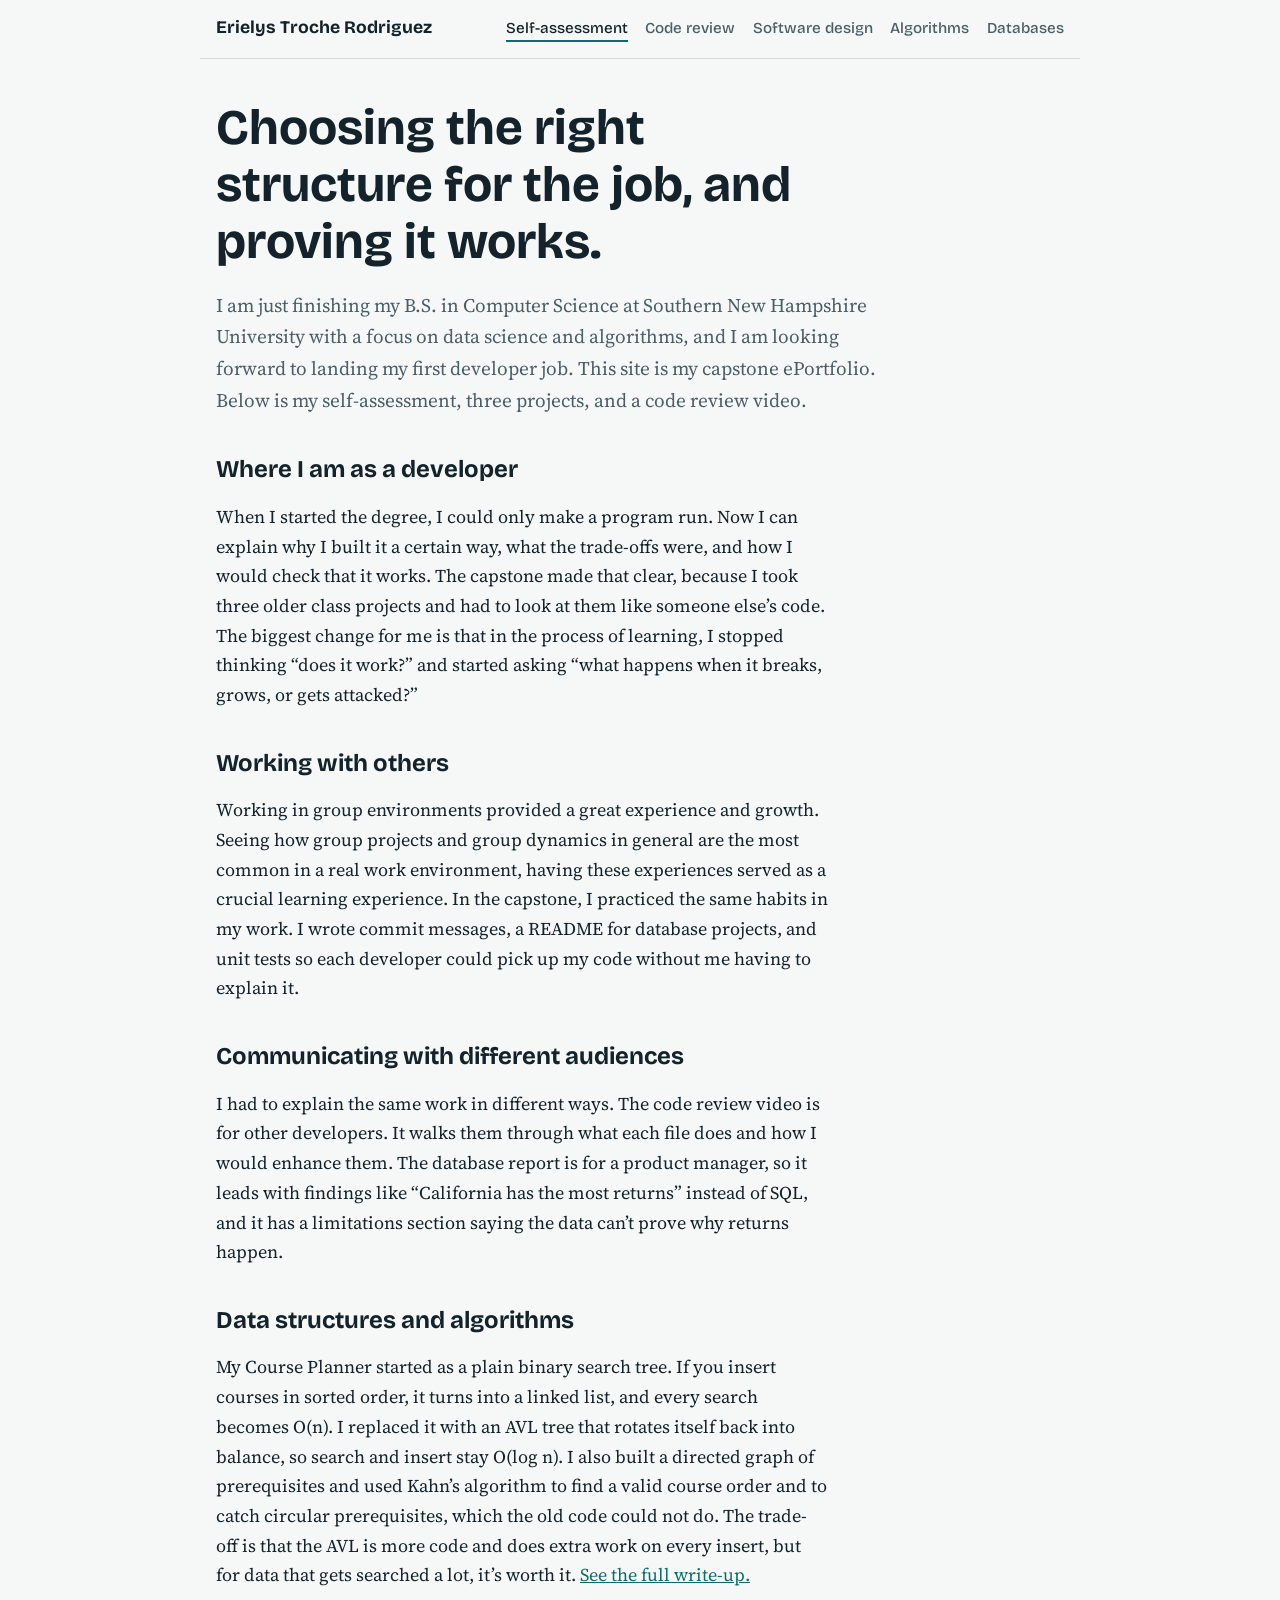
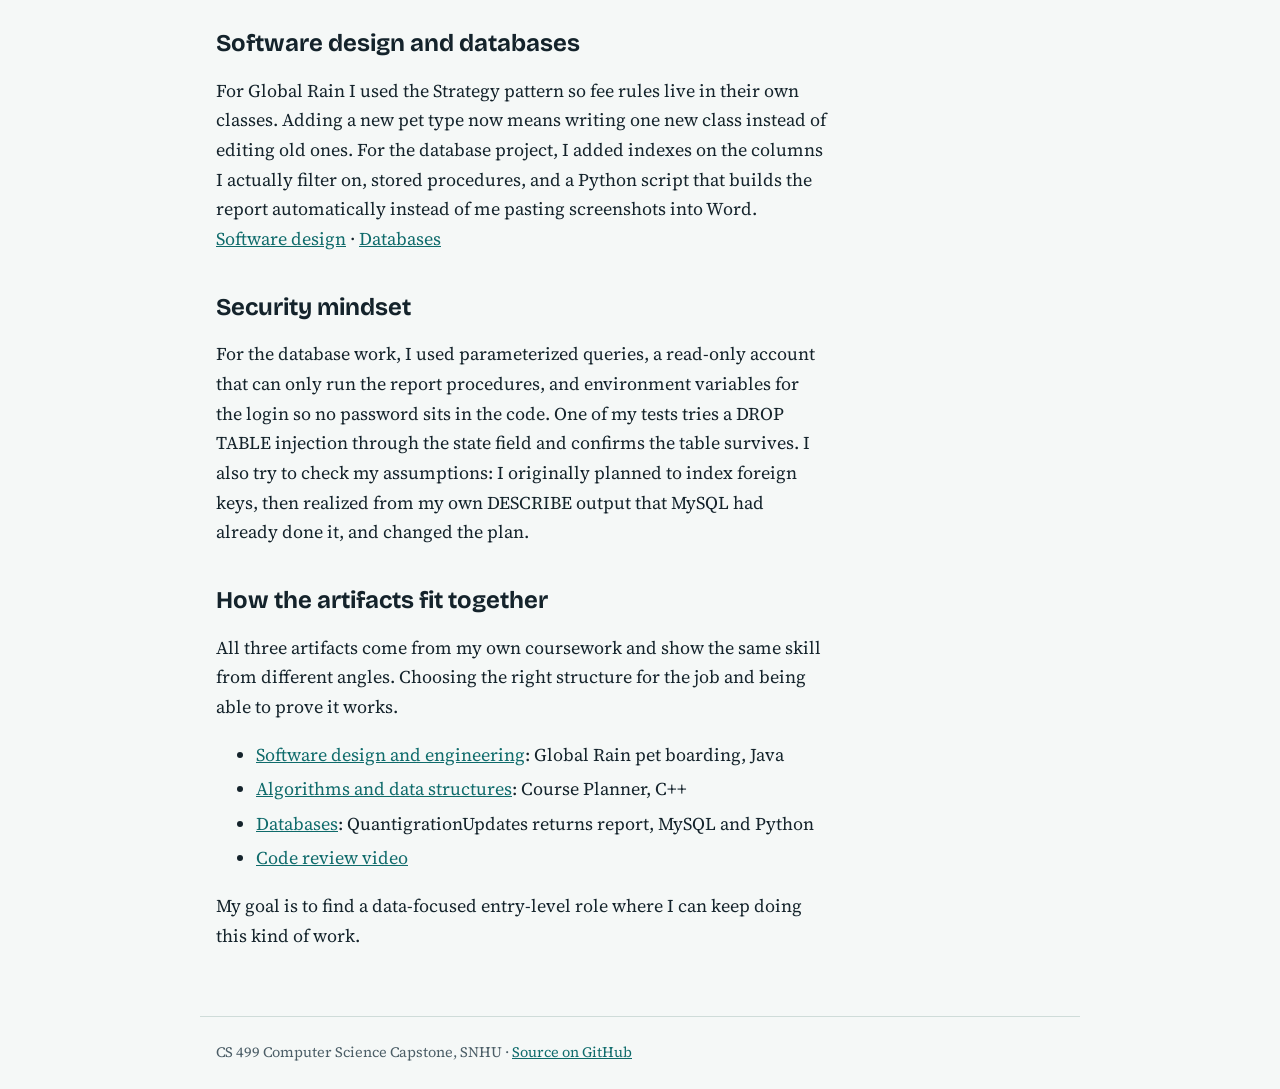
==== index.html @ a36a5869 "Add files via upload" ====
<!doctype html><html lang="en"><head><meta charset="utf-8"><meta name="viewport" content="width=device-width,initial-scale=1">
<title>Professional self-assessment | Erielys Troche Rodriguez</title><meta name="description" content="Professional self-assessment and CS 499 capstone ePortfolio.">
<link rel="preconnect" href="https://fonts.googleapis.com"><link rel="preconnect" href="https://fonts.gstatic.com" crossorigin>
<link href="https://fonts.googleapis.com/css2?family=Bricolage+Grotesque:wght@500;700&family=Source+Serif+4:ital,wght@0,400;0,600;1,400&display=swap" rel="stylesheet">
<link rel="stylesheet" href="style.css"></head><body>
<header><a class="who" href="index.html">Erielys Troche Rodriguez</a><nav aria-label="Main"><a href="index.html" aria-current="page">Self-assessment</a><a href="code-review.html">Code review</a><a href="software.html">Software design</a><a href="algorithms.html">Algorithms</a><a href="databases.html">Databases</a></nav></header>
<main>
<section class="hero"><h1>Choosing the right structure for the job, and proving it works.</h1>
<p class="lead">I am just finishing my B.S. in Computer Science at Southern New Hampshire University with a focus on data science and algorithms, and I am looking forward to landing my first developer job. This site is my capstone ePortfolio. Below is my self-assessment, three projects, and a code review video.</p></section>
<section><h2>Where I am as a developer</h2><p>When I started the degree, I could only make a program run. Now I can explain why I built it a certain way, what the trade-offs were, and how I would check that it works. The capstone made that clear, because I took three older class projects and had to look at them like someone else’s code. The biggest change for me is that in the process of learning, I stopped thinking “does it work?” and started asking “what happens when it breaks, grows, or gets attacked?”</p></section>
<section><h2>Working with others</h2><p>Working in group environments provided a great experience and growth. Seeing how group projects and group dynamics in general are the most common in a real work environment, having these experiences served as a crucial learning experience. In the capstone, I practiced the same habits in my work. I wrote commit messages, a README for database projects, and unit tests so each developer could pick up my code without me having to explain it.</p></section>
<section><h2>Communicating with different audiences</h2><p>I had to explain the same work in different ways. The code review video is for other developers. It walks them through what each file does and how I would enhance them. The database report is for a product manager, so it leads with findings like “California has the most returns” instead of SQL, and it has a limitations section saying the data can’t prove why returns happen.</p></section>
<section><h2>Data structures and algorithms</h2><p>My Course Planner started as a plain binary search tree. If you insert courses in sorted order, it turns into a linked list, and every search becomes O(n). I replaced it with an AVL tree that rotates itself back into balance, so search and insert stay O(log n). I also built a directed graph of prerequisites and used Kahn’s algorithm to find a valid course order and to catch circular prerequisites, which the old code could not do. The trade-off is that the AVL is more code and does extra work on every insert, but for data that gets searched a lot, it’s worth it. <a href="algorithms.html">See the full write-up.</a></p></section>
<section><h2>Software design and databases</h2><p>For Global Rain I used the Strategy pattern so fee rules live in their own classes. Adding a new pet type now means writing one new class instead of editing old ones. For the database project, I added indexes on the columns I actually filter on, stored procedures, and a Python script that builds the report automatically instead of me pasting screenshots into Word. <a href="software.html">Software design</a> &middot; <a href="databases.html">Databases</a></p></section>
<section><h2>Security mindset</h2><p>For the database work, I used parameterized queries, a read-only account that can only run the report procedures, and environment variables for the login so no password sits in the code. One of my tests tries a DROP TABLE injection through the state field and confirms the table survives. I also try to check my assumptions: I originally planned to index foreign keys, then realized from my own DESCRIBE output that MySQL had already done it, and changed the plan.</p></section>
<section><h2>How the artifacts fit together</h2><p>All three artifacts come from my own coursework and show the same skill from different angles. Choosing the right structure for the job and being able to prove it works.</p>
<ul class="links"><li><a href="software.html">Software design and engineering</a>: Global Rain pet boarding, Java</li>
<li><a href="algorithms.html">Algorithms and data structures</a>: Course Planner, C++</li>
<li><a href="databases.html">Databases</a>: QuantigrationUpdates returns report, MySQL and Python</li>
<li><a href="code-review.html">Code review video</a></li></ul>
<p>My goal is to find a data-focused entry-level role where I can keep doing this kind of work.</p></section>
</main>
<footer>CS 499 Computer Science Capstone, SNHU &middot; <a href="https://github.com/erielys-troche/CS499">Source on GitHub</a></footer></body></html>
---- style.css ----
:root{--bg:#f5f8f7;--ink:#14232b;--mute:#4b5d66;--accent:#0f6b6b;--line:#cfdcd9;--code:#e9f0ee;--hl:#ffe08a}
@media(prefers-color-scheme:dark){:root{--bg:#0f1a1f;--ink:#e6efed;--mute:#9fb3ba;--accent:#5cc7c0;--line:#2a3d45;--code:#16262d;--hl:#6b5400}}
*{box-sizing:border-box}
body{margin:0;background:var(--bg);color:var(--ink);font:18px/1.65 "Source Serif 4",Georgia,serif}
header{display:flex;flex-wrap:wrap;gap:.5rem 2rem;align-items:baseline;justify-content:space-between;padding:1rem 16px;max-width:880px;margin:0 auto;border-bottom:1px solid var(--line)}
.who{font:700 1.1rem "Bricolage Grotesque",sans-serif;color:var(--ink);text-decoration:none}
nav{display:flex;flex-wrap:wrap;gap:.25rem 1.1rem;font:500 .95rem "Bricolage Grotesque",sans-serif}
nav a{color:var(--mute);text-decoration:none;padding:.2rem 0;border-bottom:2px solid transparent}
nav a[aria-current]{color:var(--ink);border-color:var(--accent)}
nav a:hover{color:var(--accent)}
main{max-width:880px;margin:0 auto;padding:0 16px 3rem}
h1,h2,h3{font-family:"Bricolage Grotesque",sans-serif;line-height:1.15}
h1{font-size:clamp(2rem,5vw,3.1rem);margin:2.5rem 0 1rem;max-width:20ch}
h2{font-size:1.5rem;margin:2.5rem 0 .5rem}h3{font-size:1.1rem;margin:1.5rem 0 .5rem}
p,li{max-width:68ch}
.lead{font-size:1.2rem;color:var(--mute)}
a{color:var(--accent)}a:focus-visible,summary:focus-visible{outline:3px solid var(--accent);outline-offset:2px}
mark.todo{background:var(--hl);color:inherit;padding:.05em .25em;border-radius:3px}
.draftnote{background:var(--hl);padding:.6rem .9rem;border-radius:4px}
.links li{margin:.3rem 0}
.video{position:relative;aspect-ratio:16/9;margin:1.5rem 0}.video iframe{position:absolute;inset:0;width:100%;height:100%;border:0;border-radius:6px}
pre{background:var(--code);padding:1rem;overflow-x:auto;font:14px/1.5 ui-monospace,Menlo,monospace;border-radius:4px;margin:.5rem 0}
code{font-family:ui-monospace,Menlo,monospace;font-size:.88em}
details.code{border:1px solid var(--line);border-radius:4px;margin:.4rem 0}
details.code summary{cursor:pointer;padding:.5rem .8rem;font:500 .95rem ui-monospace,Menlo,monospace}
details.code pre{margin:0;border-radius:0 0 4px 4px;max-height:480px}
figure{margin:1.2rem 0}figure img{max-width:100%;height:auto;border:1px solid var(--line);border-radius:4px;background:#fff}
figcaption{font-size:.9rem;color:var(--mute)}
.btn{display:inline-block;margin:.3rem .6rem .3rem 0;padding:.55rem 1rem;background:var(--accent);color:var(--bg);border-radius:4px;text-decoration:none;font:500 .95rem "Bricolage Grotesque",sans-serif}
footer{max-width:880px;margin:0 auto;padding:1.5rem 16px;border-top:1px solid var(--line);color:var(--mute);font-size:.9rem}
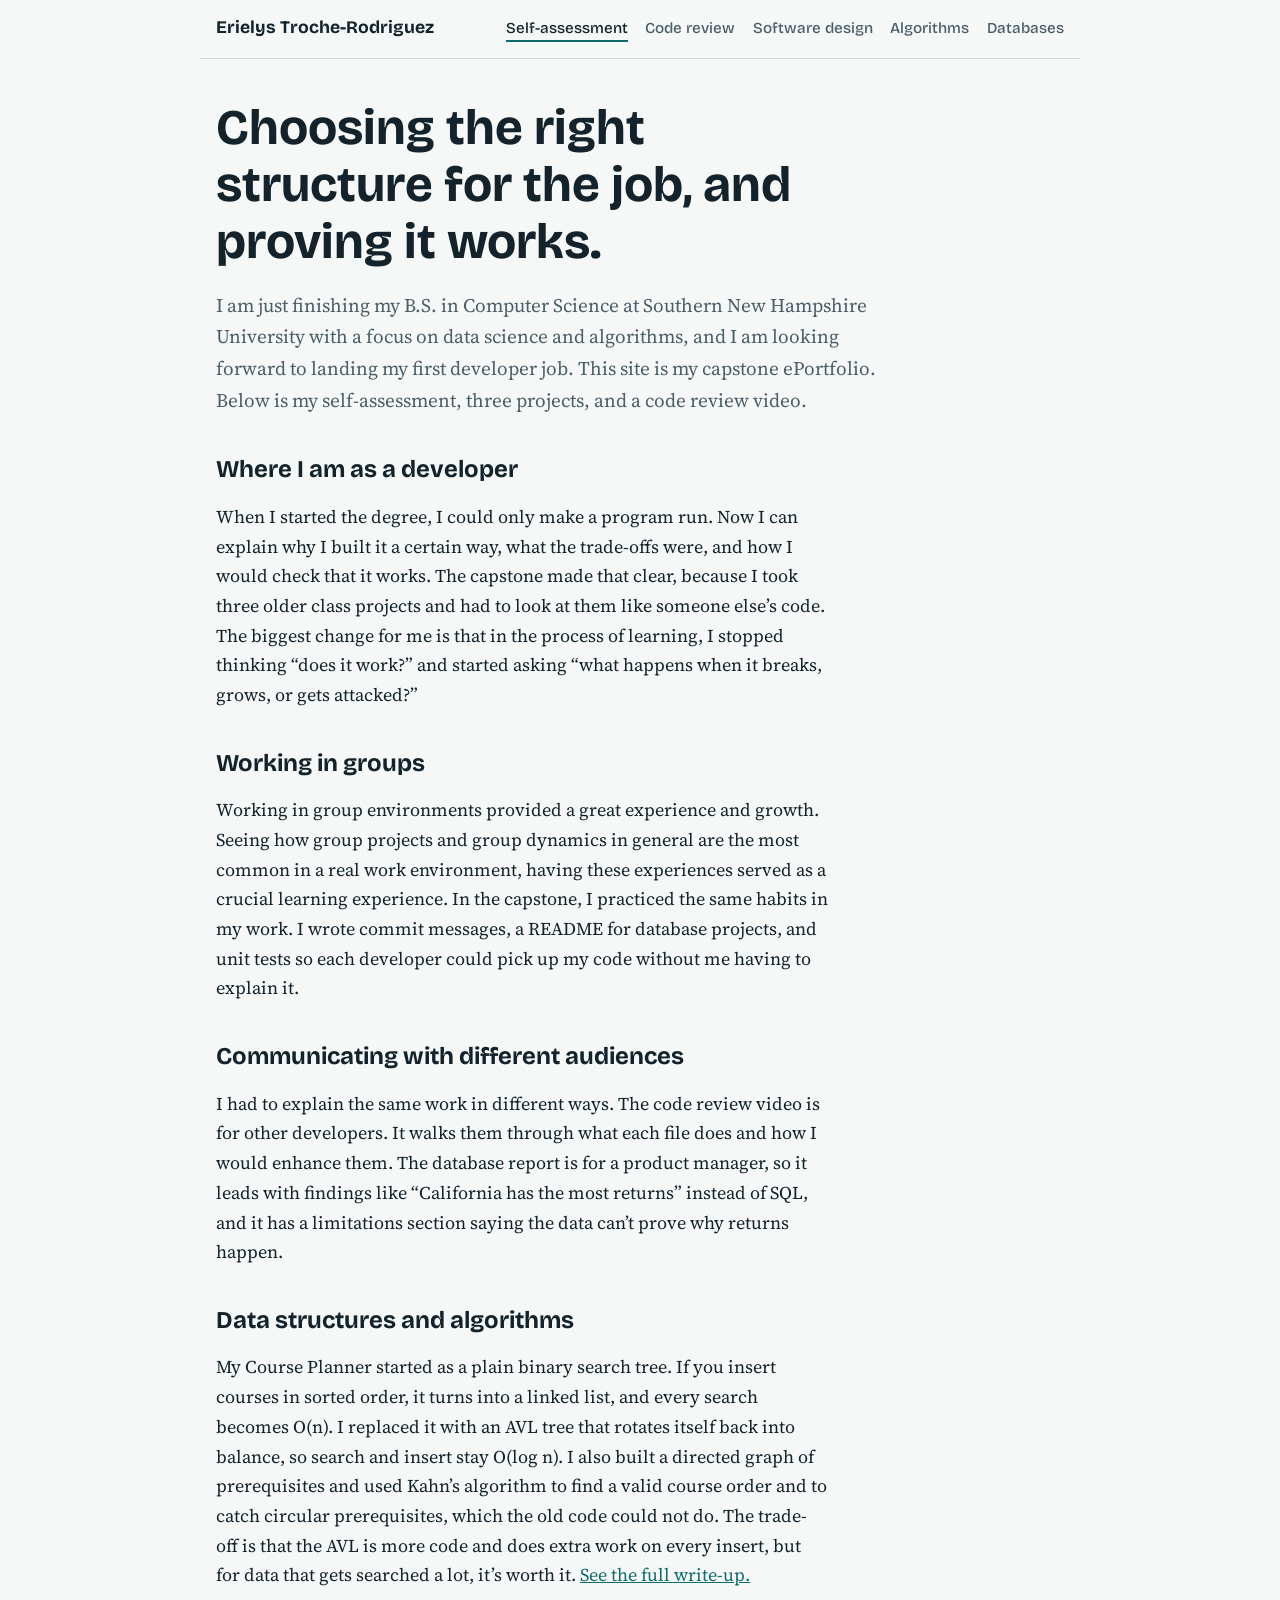
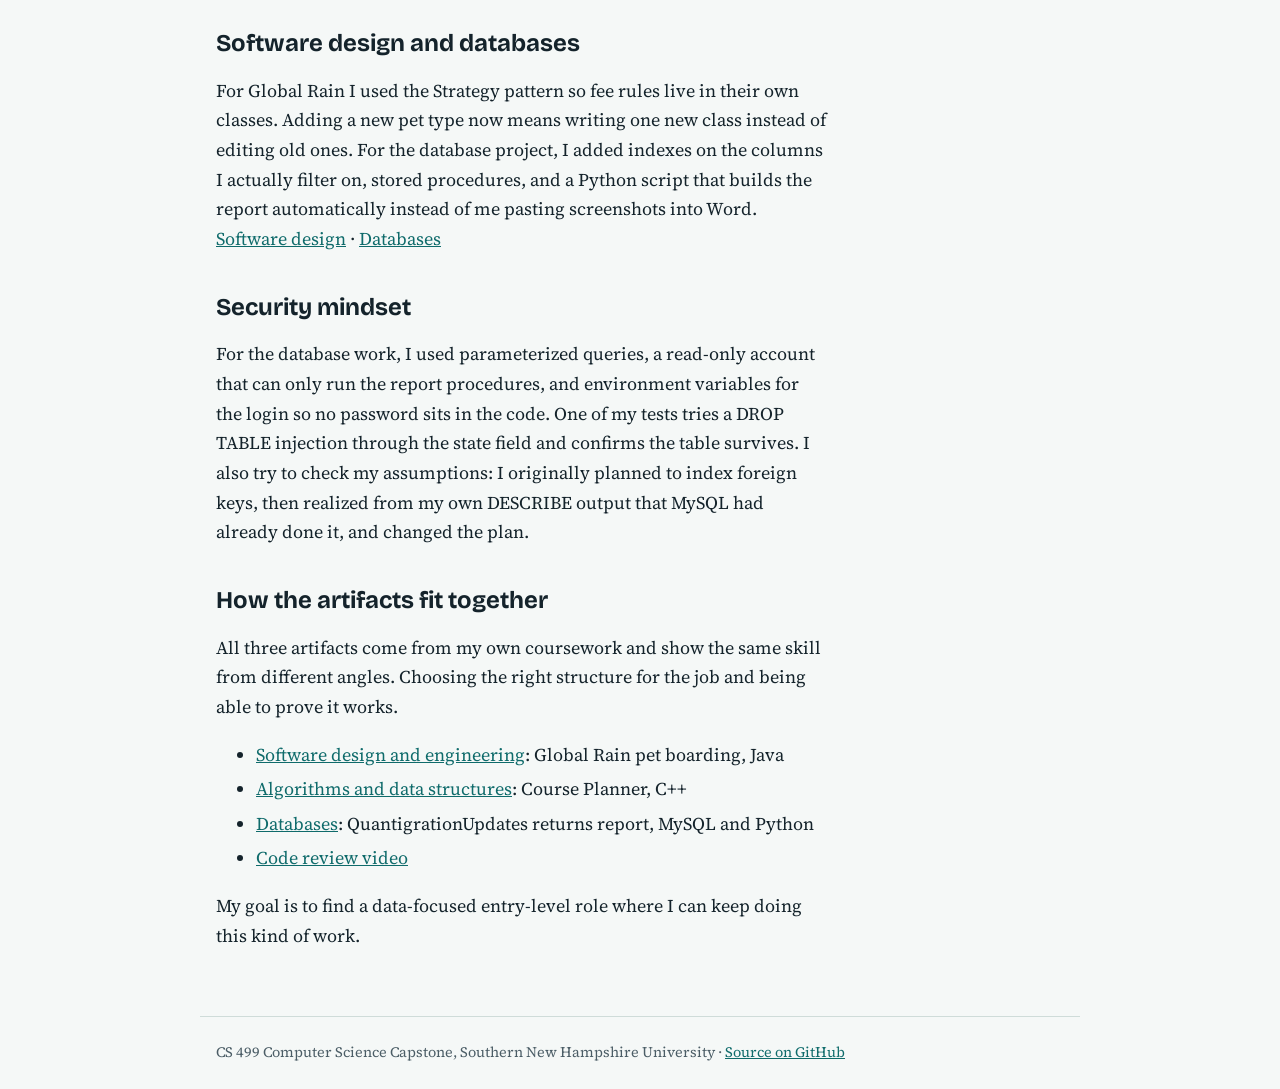
==== commit 146b3e01: "Add files via upload" ====
--- a/index.html
+++ b/index.html
@@ -1,14 +1,12 @@
 <!doctype html><html lang="en"><head><meta charset="utf-8"><meta name="viewport" content="width=device-width,initial-scale=1">
-<title>Professional self-assessment | Erielys Troche Rodriguez</title><meta name="description" content="Professional self-assessment and CS 499 capstone ePortfolio.">
+<title>Professional self-assessment | Erielys Troche-Rodriguez</title><meta name="description" content="Professional self-assessment and CS 499 capstone ePortfolio.">
 <link rel="preconnect" href="https://fonts.googleapis.com"><link rel="preconnect" href="https://fonts.gstatic.com" crossorigin>
 <link href="https://fonts.googleapis.com/css2?family=Bricolage+Grotesque:wght@500;700&family=Source+Serif+4:ital,wght@0,400;0,600;1,400&display=swap" rel="stylesheet">
 <link rel="stylesheet" href="style.css"></head><body>
-<header><a class="who" href="index.html">Erielys Troche Rodriguez</a><nav aria-label="Main"><a href="index.html" aria-current="page">Self-assessment</a><a href="code-review.html">Code review</a><a href="software.html">Software design</a><a href="algorithms.html">Algorithms</a><a href="databases.html">Databases</a></nav></header>
-<main>
-<section class="hero"><h1>Choosing the right structure for the job, and proving it works.</h1>
-<p class="lead">I am just finishing my B.S. in Computer Science at Southern New Hampshire University with a focus on data science and algorithms, and I am looking forward to landing my first developer job. This site is my capstone ePortfolio. Below is my self-assessment, three projects, and a code review video.</p></section>
+<header><a class="who" href="index.html">Erielys Troche-Rodriguez</a><nav aria-label="Main"><a href="index.html" aria-current="page">Self-assessment</a><a href="code-review.html">Code review</a><a href="software.html">Software design</a><a href="algorithms.html">Algorithms</a><a href="databases.html">Databases</a></nav></header>
+<main><section class="hero"><h1>Choosing the right structure for the job, and proving it works.</h1><p class="lead">I am just finishing my B.S. in Computer Science at Southern New Hampshire University with a focus on data science and algorithms, and I am looking forward to landing my first developer job. This site is my capstone ePortfolio. Below is my self-assessment, three projects, and a code review video.</p></section>
 <section><h2>Where I am as a developer</h2><p>When I started the degree, I could only make a program run. Now I can explain why I built it a certain way, what the trade-offs were, and how I would check that it works. The capstone made that clear, because I took three older class projects and had to look at them like someone else’s code. The biggest change for me is that in the process of learning, I stopped thinking “does it work?” and started asking “what happens when it breaks, grows, or gets attacked?”</p></section>
-<section><h2>Working with others</h2><p>Working in group environments provided a great experience and growth. Seeing how group projects and group dynamics in general are the most common in a real work environment, having these experiences served as a crucial learning experience. In the capstone, I practiced the same habits in my work. I wrote commit messages, a README for database projects, and unit tests so each developer could pick up my code without me having to explain it.</p></section>
+<section><h2>Working in groups</h2><p>Working in group environments provided a great experience and growth. Seeing how group projects and group dynamics in general are the most common in a real work environment, having these experiences served as a crucial learning experience. In the capstone, I practiced the same habits in my work. I wrote commit messages, a README for database projects, and unit tests so each developer could pick up my code without me having to explain it.</p></section>
 <section><h2>Communicating with different audiences</h2><p>I had to explain the same work in different ways. The code review video is for other developers. It walks them through what each file does and how I would enhance them. The database report is for a product manager, so it leads with findings like “California has the most returns” instead of SQL, and it has a limitations section saying the data can’t prove why returns happen.</p></section>
 <section><h2>Data structures and algorithms</h2><p>My Course Planner started as a plain binary search tree. If you insert courses in sorted order, it turns into a linked list, and every search becomes O(n). I replaced it with an AVL tree that rotates itself back into balance, so search and insert stay O(log n). I also built a directed graph of prerequisites and used Kahn’s algorithm to find a valid course order and to catch circular prerequisites, which the old code could not do. The trade-off is that the AVL is more code and does extra work on every insert, but for data that gets searched a lot, it’s worth it. <a href="algorithms.html">See the full write-up.</a></p></section>
 <section><h2>Software design and databases</h2><p>For Global Rain I used the Strategy pattern so fee rules live in their own classes. Adding a new pet type now means writing one new class instead of editing old ones. For the database project, I added indexes on the columns I actually filter on, stored procedures, and a Python script that builds the report automatically instead of me pasting screenshots into Word. <a href="software.html">Software design</a> &middot; <a href="databases.html">Databases</a></p></section>
@@ -17,7 +15,5 @@
 <ul class="links"><li><a href="software.html">Software design and engineering</a>: Global Rain pet boarding, Java</li>
 <li><a href="algorithms.html">Algorithms and data structures</a>: Course Planner, C++</li>
 <li><a href="databases.html">Databases</a>: QuantigrationUpdates returns report, MySQL and Python</li>
-<li><a href="code-review.html">Code review video</a></li></ul>
-<p>My goal is to find a data-focused entry-level role where I can keep doing this kind of work.</p></section>
-</main>
-<footer>CS 499 Computer Science Capstone, SNHU &middot; <a href="https://github.com/erielys-troche/CS499">Source on GitHub</a></footer></body></html>+<li><a href="code-review.html">Code review video</a></li></ul><p>My goal is to find a data-focused entry-level role where I can keep doing this kind of work.</p></section></main>
+<footer>CS 499 Computer Science Capstone, Southern New Hampshire University &middot; <a href="https://github.com/erielys-troche/CS499">Source on GitHub</a></footer></body></html>
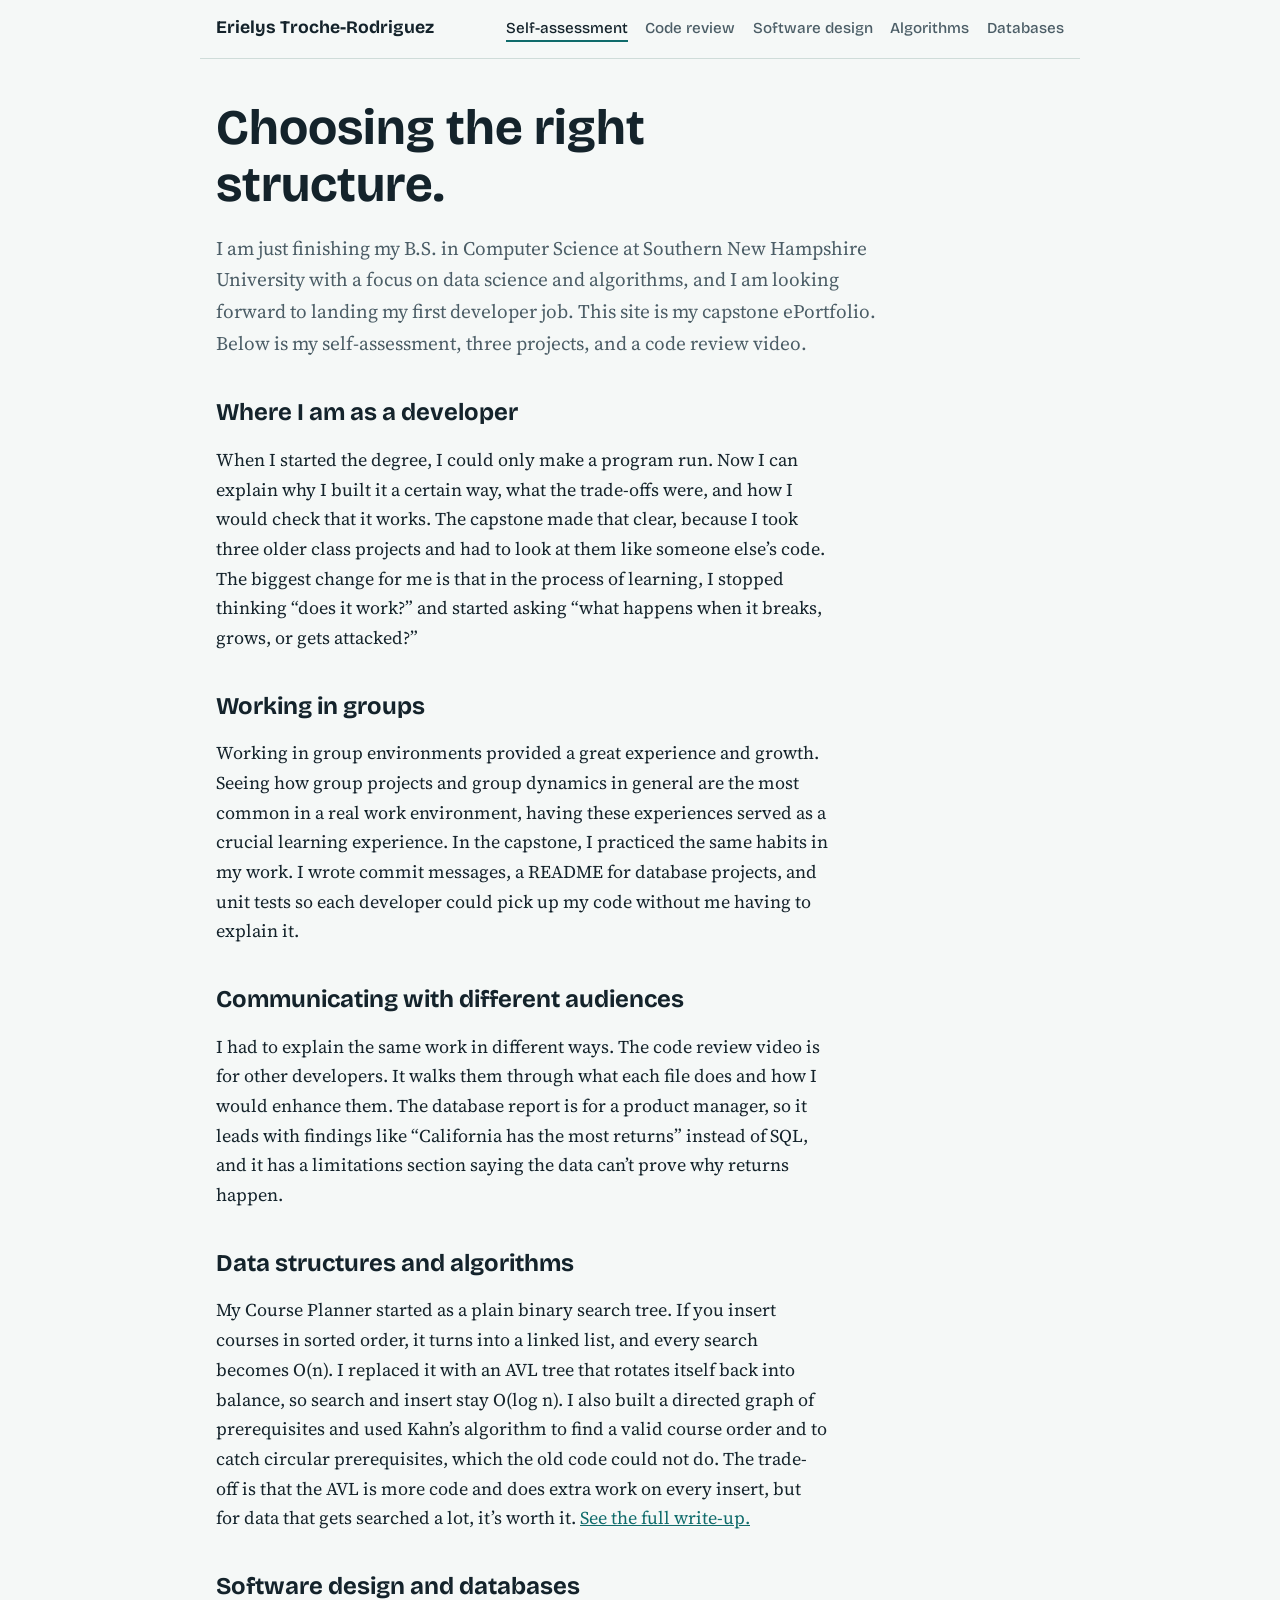
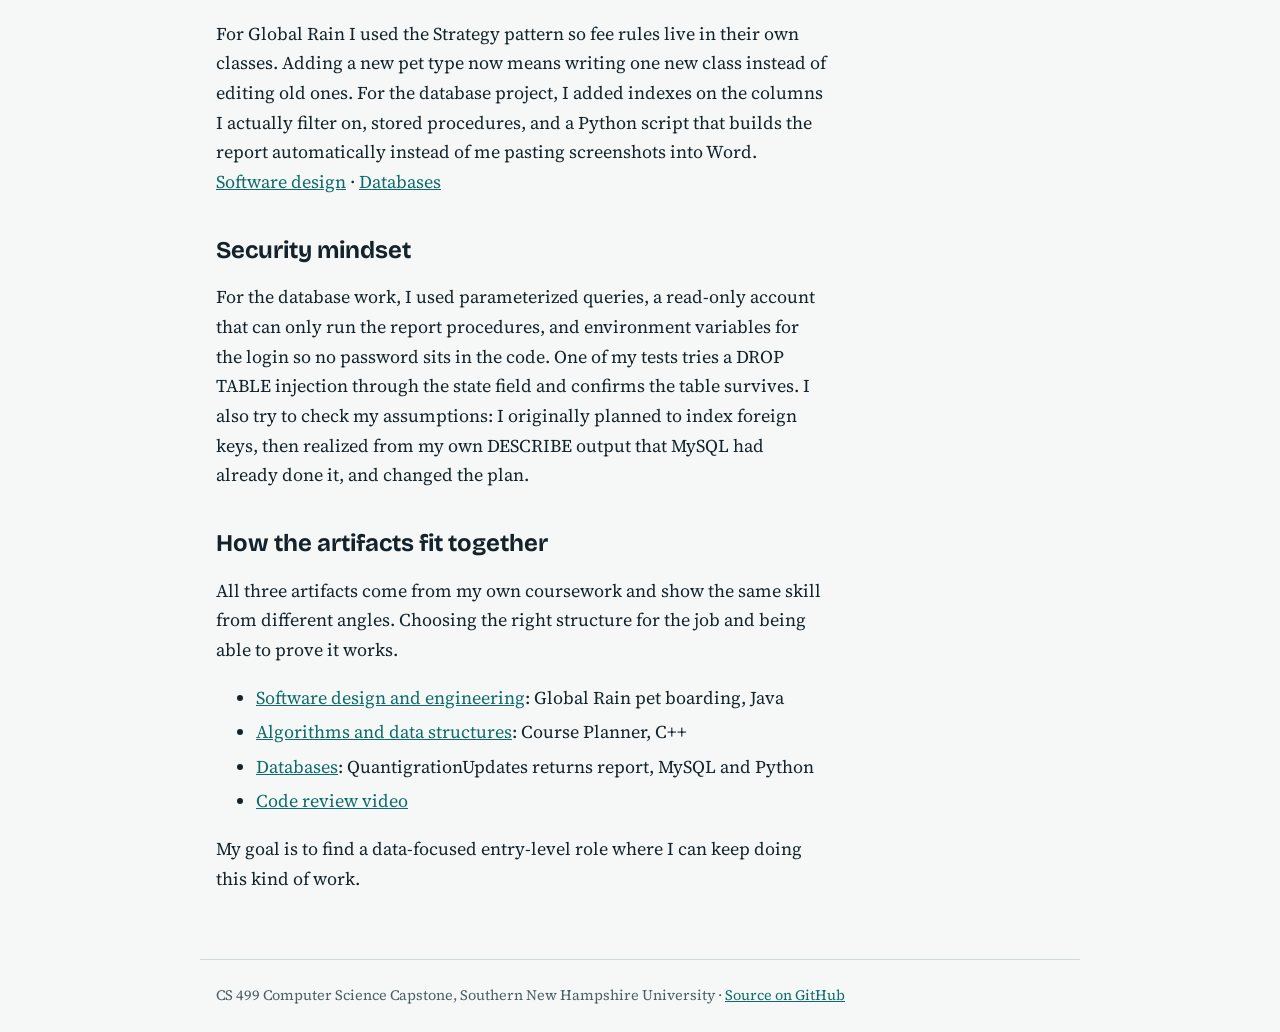
==== commit dfab44c4: "Update index.html" ====
--- a/index.html
+++ b/index.html
@@ -4,7 +4,7 @@
 <link href="https://fonts.googleapis.com/css2?family=Bricolage+Grotesque:wght@500;700&family=Source+Serif+4:ital,wght@0,400;0,600;1,400&display=swap" rel="stylesheet">
 <link rel="stylesheet" href="style.css"></head><body>
 <header><a class="who" href="index.html">Erielys Troche-Rodriguez</a><nav aria-label="Main"><a href="index.html" aria-current="page">Self-assessment</a><a href="code-review.html">Code review</a><a href="software.html">Software design</a><a href="algorithms.html">Algorithms</a><a href="databases.html">Databases</a></nav></header>
-<main><section class="hero"><h1>Choosing the right structure for the job, and proving it works.</h1><p class="lead">I am just finishing my B.S. in Computer Science at Southern New Hampshire University with a focus on data science and algorithms, and I am looking forward to landing my first developer job. This site is my capstone ePortfolio. Below is my self-assessment, three projects, and a code review video.</p></section>
+<main><section class="hero"><h1>Choosing the right structure. </h1><p class="lead">I am just finishing my B.S. in Computer Science at Southern New Hampshire University with a focus on data science and algorithms, and I am looking forward to landing my first developer job. This site is my capstone ePortfolio. Below is my self-assessment, three projects, and a code review video.</p></section>
 <section><h2>Where I am as a developer</h2><p>When I started the degree, I could only make a program run. Now I can explain why I built it a certain way, what the trade-offs were, and how I would check that it works. The capstone made that clear, because I took three older class projects and had to look at them like someone else’s code. The biggest change for me is that in the process of learning, I stopped thinking “does it work?” and started asking “what happens when it breaks, grows, or gets attacked?”</p></section>
 <section><h2>Working in groups</h2><p>Working in group environments provided a great experience and growth. Seeing how group projects and group dynamics in general are the most common in a real work environment, having these experiences served as a crucial learning experience. In the capstone, I practiced the same habits in my work. I wrote commit messages, a README for database projects, and unit tests so each developer could pick up my code without me having to explain it.</p></section>
 <section><h2>Communicating with different audiences</h2><p>I had to explain the same work in different ways. The code review video is for other developers. It walks them through what each file does and how I would enhance them. The database report is for a product manager, so it leads with findings like “California has the most returns” instead of SQL, and it has a limitations section saying the data can’t prove why returns happen.</p></section>
@@ -16,4 +16,4 @@
 <li><a href="algorithms.html">Algorithms and data structures</a>: Course Planner, C++</li>
 <li><a href="databases.html">Databases</a>: QuantigrationUpdates returns report, MySQL and Python</li>
 <li><a href="code-review.html">Code review video</a></li></ul><p>My goal is to find a data-focused entry-level role where I can keep doing this kind of work.</p></section></main>
-<footer>CS 499 Computer Science Capstone, Southern New Hampshire University &middot; <a href="https://github.com/erielys-troche/CS499">Source on GitHub</a></footer></body></html>+<footer>CS 499 Computer Science Capstone, Southern New Hampshire University &middot; <a href="https://github.com/erielys-troche/CS499">Source on GitHub</a></footer></body></html>
